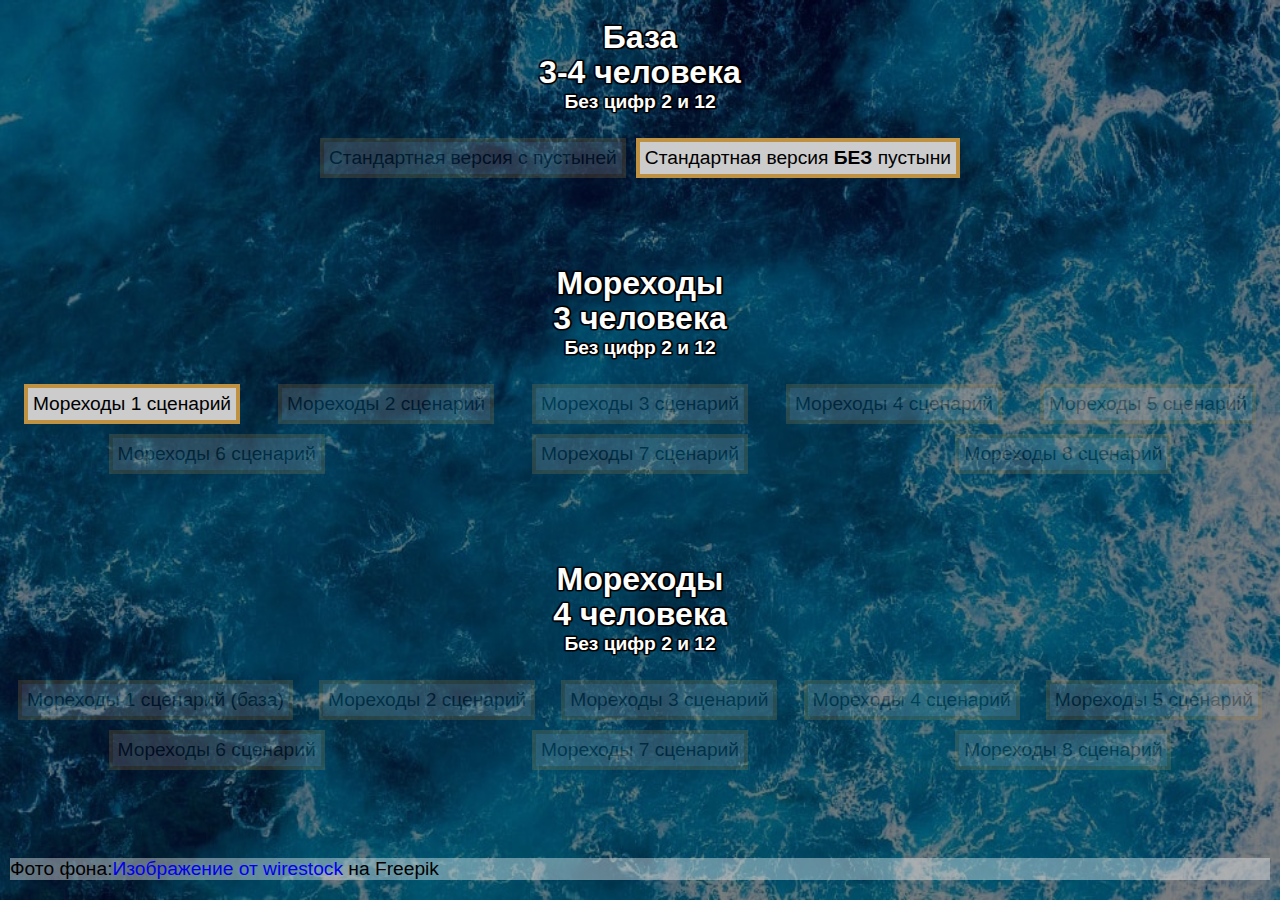
==== index.html @ 5a7e1a5f "мореходы 1сценарий на 3 человек готов" ====
<!DOCTYPE html>
<html lang="ru">

<head>
    <meta charset="UTF-8">
    <meta http-equiv="X-UA-Compatible" content="IE=edge">
    <meta name="viewport" content="width=device-width, initial-scale=1.0">
    <!--Стили-->
    <link rel="stylesheet" href="css/style.css">
    <!---------------'FAVICON'---------------------->
    <link type="image/x-icon" href="img/2.svg" rel="icon">
    <!---------------------------------------------->
    <title>Catan Map генератор</title>
</head>

<body class="lock" id="body">

    <div class="version-group standart-3-4">
        <h2 class="title">База <br> 3-4 человека</h2>
        <h3 class="subtitle">Без цифр 2 и 12</h3>
        <div class="btn-group">
            <a class="btn disabled" href="base-desert.html">Стандартная версия с пустыней</a>
            <a class="btn" href="base-no-desert.html"> Стандартная версия
                <b>&nbsp;БЕЗ&nbsp;</b> пустыни
            </a>
        </div>
    </div>
    <div class="version-group sea-3">
        <h2 class="title">Мореходы <br> 3 человека</h2>
        <h3 class="subtitle">Без цифр 2 и 12</h3>
        <div class="btn-group">
            <a class="btn" href="sea-1-3people.html">Мореходы 1 сценарий</a>
            <a class="btn disabled" href="#">Мореходы 2 сценарий</a>
            <a class="btn disabled" href="#">Мореходы 3 сценарий</a>
            <a class="btn disabled" href="#">Мореходы 4 сценарий</a>
            <a class="btn disabled" href="#">Мореходы 5 сценарий</a>
            <a class="btn disabled" href="#">Мореходы 6 сценарий</a>
            <a class="btn disabled" href="#">Мореходы 7 сценарий</a>
            <a class="btn disabled" href="#">Мореходы 8 сценарий</a>
        </div>
    </div>
    <div class="version-group sea-4">
        <h2 class="title">Мореходы <br> 4 человека</h2>
        <h3 class="subtitle">Без цифр 2 и 12</h3>
        <div class="btn-group">
            <a class="btn disabled" href="#">Мореходы 1 сценарий (база)</a>
            <a class="btn disabled" href="#">Мореходы 2 сценарий</a>
            <a class="btn disabled" href="#">Мореходы 3 сценарий</a>
            <a class="btn disabled" href="#">Мореходы 4 сценарий</a>
            <a class="btn disabled" href="#">Мореходы 5 сценарий</a>
            <a class="btn disabled" href="#">Мореходы 6 сценарий</a>
            <a class="btn disabled" href="#">Мореходы 7 сценарий</a>
            <a class="btn disabled" href="#">Мореходы 8 сценарий</a>
        </div>
    </div>

    <footer>
        <div class="footer__text">Фото фона:<a href="https://ru.freepik.com/free-photo/mesmerizing-shot-of-crystal-blue-ocean-waves_17530073.htm#query=%D0%B2%D0%BE%D0%B4%D0%B0%20%D0%B2%D0%B8%D0%B4%20%D1%81%D0%B2%D0%B5%D1%80%D1%85%D1%83&position=5&from_view=search&track=ais" target="_blank">Изображение
                от wirestock</a> на Freepik</div>
    </footer>
    <!--'прелоадер'-->
    <section class="preloader preloader-visible" id="preloader">
        <h2 class="preloader__title">CATAN</h2>
        <h2 class="preloader__subtitle">Генератор карты</h2>
        <div class="preloader__text">Загрузка страницы</div>
        <div class="preloader__loader"></div>
    </section>
    <!--'SCRIPT'-->
    <script src="js/preloader.js"></script>
</body>

</html>
---- css/style.css ----
@charset "UTF-8";
* {
  padding: 0;
  margin: 0;
  border: 0;
  -webkit-box-sizing: border-box;
  box-sizing: border-box; }

*::after, *::before {
  -webkit-box-sizing: border-box;
  box-sizing: border-box; }

:focus,
:active {
  outline: none; }

body {
  width: 100%;
  height: 100%;
  font-size: 100%;
  position: relative; }

a,
a:hover,
a:visited,
a:active,
a:focus {
  text-decoration: none; }

input,
button,
textarea {
  font-family: inherit; }

button {
  cursor: pointer;
  border: 0;
  padding: 0;
  background-color: none; }

ul li {
  list-style: none; }

/*-----*/
a.disabled {
  opacity: 0.2 !important;
  cursor: none !important; }

.preloader-none {
  display: none; }

.preloader-visible {
  display: -webkit-box;
  display: -ms-flexbox;
  display: flex; }

.lock {
  overflow: hidden; }

.preloader {
  top: 0;
  left: 0;
  -webkit-box-pack: center;
  -ms-flex-pack: center;
  justify-content: center;
  -webkit-box-align: center;
  -ms-flex-align: center;
  align-items: center;
  -webkit-box-orient: vertical;
  -webkit-box-direction: normal;
  -ms-flex-direction: column;
  flex-direction: column;
  z-index: 200;
  position: fixed;
  width: 100%;
  min-height: 100%;
  background-color: rgba(0, 0, 0, 0.95);
  color: #e2c68e !important;
  /* Взято с ресурса https://techrocks.ru/2022/01/18/loader-in-pure-css/
*/ }
  .preloader__title {
    font-size: 15vw;
    font-weight: 900;
    line-height: 110%;
    font-style: normal; }
  .preloader__subtitle {
    font-size: 8vw;
    font-weight: 600;
    line-height: 110%;
    font-style: normal;
    margin-bottom: 5vh;
    text-transform: lowercase; }
  .preloader__text {
    font-size: 3vw;
    font-weight: 400;
    line-height: 110%;
    font-style: normal;
    margin-bottom: 10px; }
  .preloader__loader {
    --b: 10px;
    /* толщина черточек */
    --n: 6;
    /* количество черточек*/
    --g: 30deg;
    /* промежутки между черточками(т.к. круговой в градусах)*/
    --c: rgb(226, 198, 142);
    /* цвет */
    width: 30px;
    /* размер */
    /**/
    aspect-ratio: 1;
    border-radius: 50%;
    padding: 1px;
    /*избавиться от плохих очертаний */
    background: conic-gradient(#0000, var(--c)) content-box;
    /**/
    /*мы используем +/-1 градус между цветами, чтобы избежать зубчатых краев*/
    --_m: repeating-conic-gradient( #0000 0deg, #000 1deg calc(360deg / var(--n) - var(--g) - 1deg), #0000 calc(360deg / var(--n) - var(--g)) calc(360deg / var(--n))), radial-gradient( farthest-side, #0000 calc(98% - var(--b)), #000 calc(100% - var(--b)));
    -webkit-mask: var(--_m);
    mask: var(--_m);
    -webkit-mask-composite: destination-in;
    mask-composite: intersect;
    -webkit-animation: load 1s infinite steps(var(--n));
    animation: load 1s infinite steps(var(--n)); }

@-webkit-keyframes load {
  to {
    -webkit-transform: rotate(1turn);
    transform: rotate(1turn); } }

@keyframes load {
  to {
    -webkit-transform: rotate(1turn);
    transform: rotate(1turn); } }

html {
  width: 100%;
  min-height: 100vh; }

body {
  width: 100%;
  min-height: 100vh;
  padding: 20px 10px;
  position: relative;
  display: -webkit-box;
  display: -ms-flexbox;
  display: flex;
  -webkit-box-orient: vertical;
  -webkit-box-direction: normal;
  -ms-flex-direction: column;
  flex-direction: column;
  -webkit-box-pack: justify;
  -ms-flex-pack: justify;
  justify-content: space-between;
  -webkit-box-align: center;
  -ms-flex-align: center;
  align-items: center;
  background-image: url("../img/ocean2.jpg");
  background-repeat: no-repeat;
  background-size: 100% 100%;
  background-position: center;
  font-family: "Open Sans", sans-serif; }
  body:after {
    content: '';
    z-index: -1;
    position: absolute;
    top: 0;
    left: 0;
    width: 100%;
    height: 100%;
    background-color: #000000;
    opacity: 0.5; }

b {
  font-weight: 900; }

.title {
  width: 100%;
  height: -webkit-max-content;
  height: -moz-max-content;
  height: max-content;
  text-align: center;
  font-size: 2.5vw;
  font-weight: 900;
  line-height: 110%;
  font-style: normal;
  color: #ffffff;
  text-shadow: 0 -1px 1px #000000, 0 -1px 1px #000000, 0 1px 1px #000000, 0 1px 1px #000000, -1px 0 1px #000000, 1px 0 1px #000000, -1px 0 1px #000000, 1px 0 1px #000000, -1px -1px 1px #000000, 1px -1px 1px #000000, -1px 1px 1px #000000, 1px 1px 1px #000000, -1px -1px 1px #000000, 1px -1px 1px #000000, -1px 1px 1px #000000, 1px 1px 1px #000000; }

.subtitle {
  width: 100%;
  height: -webkit-max-content;
  height: -moz-max-content;
  height: max-content;
  margin-bottom: 25px;
  text-align: center;
  font-size: 1.5vw;
  font-weight: 700;
  line-height: 120%;
  font-style: normal;
  color: #ffffff;
  text-shadow: 0 -1px 1px #000000, 0 -1px 1px #000000, 0 1px 1px #000000, 0 1px 1px #000000, -1px 0 1px #000000, 1px 0 1px #000000, -1px 0 1px #000000, 1px 0 1px #000000, -1px -1px 1px #000000, 1px -1px 1px #000000, -1px 1px 1px #000000, 1px 1px 1px #000000, -1px -1px 1px #000000, 1px -1px 1px #000000, -1px 1px 1px #000000, 1px 1px 1px #000000; }

.btn-group {
  position: relative;
  z-index: 5;
  width: 100%;
  height: -webkit-max-content;
  height: -moz-max-content;
  height: max-content;
  display: -webkit-box;
  display: -ms-flexbox;
  display: flex;
  -ms-flex-wrap: wrap;
  flex-wrap: wrap;
  -ms-flex-pack: distribute;
  justify-content: space-around;
  -webkit-box-align: center;
  -ms-flex-align: center;
  align-items: center;
  gap: 10px; }

.btn {
  width: -webkit-max-content;
  width: -moz-max-content;
  width: max-content;
  height: -webkit-max-content;
  height: -moz-max-content;
  height: max-content;
  display: -webkit-box;
  display: -ms-flexbox;
  display: flex;
  -webkit-box-pack: center;
  -ms-flex-pack: center;
  justify-content: center;
  -webkit-box-align: center;
  -ms-flex-align: center;
  align-items: center;
  font-size: 1.5vw;
  padding: 5px;
  border: 4px solid #be9143;
  color: #000000;
  background-color: #cccccc; }

.sea-group-map {
  display: -webkit-box;
  display: -ms-flexbox;
  display: flex;
  -ms-flex-pack: distribute;
  justify-content: space-around;
  -webkit-box-align: center;
  -ms-flex-align: center;
  align-items: center; }

footer {
  position: relative;
  z-index: 5;
  width: 100%;
  display: -webkit-box;
  display: -ms-flexbox;
  display: flex;
  font-size: 1.5vw;
  text-align: center;
  color: #696969;
  background-color: rgba(255, 255, 255, 0.39);
  color: #000000; }

@media screen and (orientation: portrait) {
  body {
    background-image: url("../img/ocean.jpg"); }
  .title {
    font-size: 4vw;
    font-weight: 900;
    line-height: 110%;
    font-style: normal;
    color: #ffffff;
    text-shadow: 0 -1px 1px #000000, 0 -1px 1px #000000, 0 1px 1px #000000, 0 1px 1px #000000, -1px 0 1px #000000, 1px 0 1px #000000, -1px 0 1px #000000, 1px 0 1px #000000, -1px -1px 1px #000000, 1px -1px 1px #000000, -1px 1px 1px #000000, 1px 1px 1px #000000, -1px -1px 1px #000000, 1px -1px 1px #000000, -1px 1px 1px #000000, 1px 1px 1px #000000; }
  .btn {
    font-size: 1.5vw; }
  footer {
    font-size: 1vw; } }
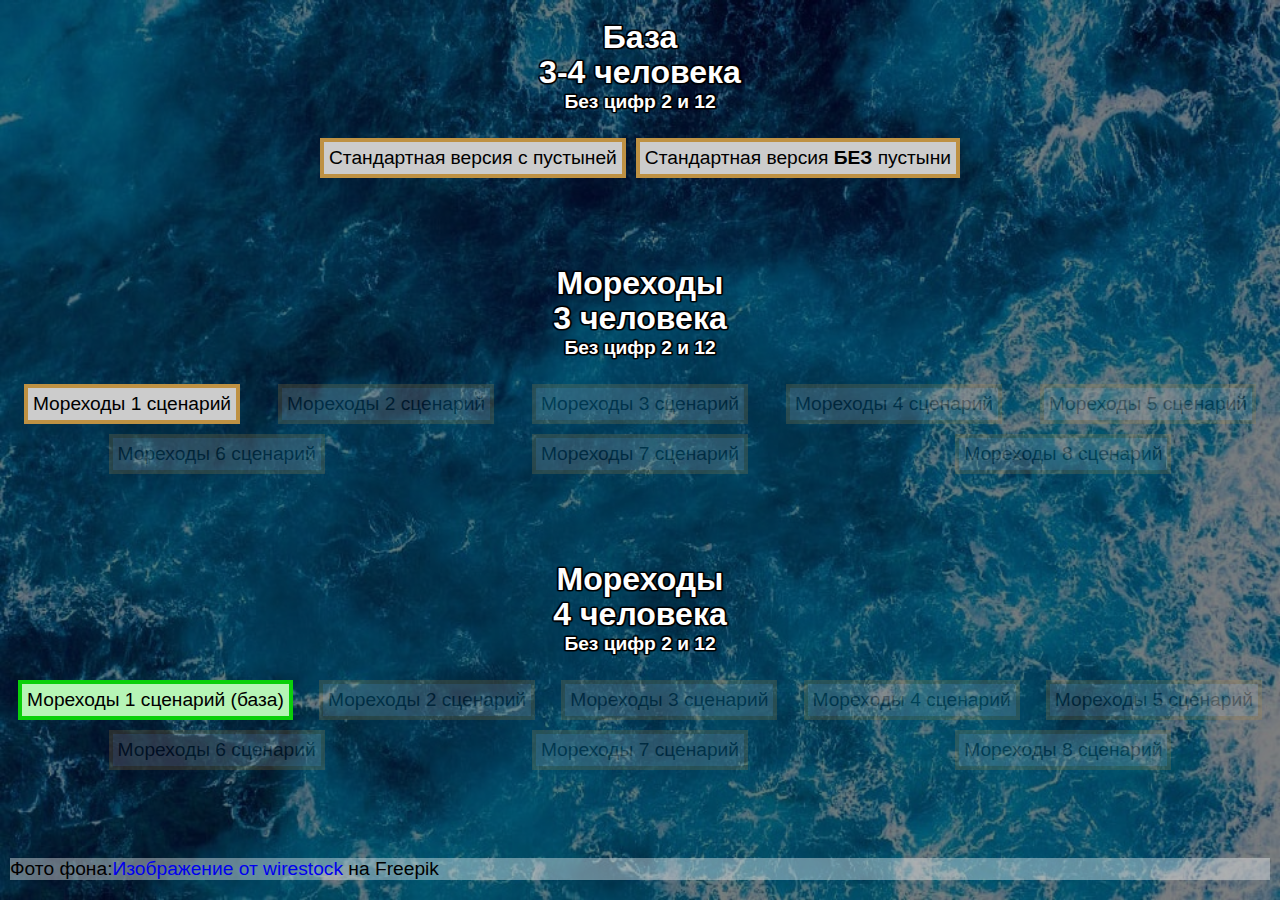
==== commit 8bc135f9: "база с пустыней готово" ====
--- a/index.html
+++ b/index.html
@@ -19,7 +19,7 @@
         <h2 class="title">База <br> 3-4 человека</h2>
         <h3 class="subtitle">Без цифр 2 и 12</h3>
         <div class="btn-group">
-            <a class="btn disabled" href="base-desert.html">Стандартная версия с пустыней</a>
+            <a class="btn" href="base-desert.html">Стандартная версия с пустыней</a>
             <a class="btn" href="base-no-desert.html"> Стандартная версия
                 <b>&nbsp;БЕЗ&nbsp;</b> пустыни
             </a>
@@ -43,7 +43,7 @@
         <h2 class="title">Мореходы <br> 4 человека</h2>
         <h3 class="subtitle">Без цифр 2 и 12</h3>
         <div class="btn-group">
-            <a class="btn disabled" href="#">Мореходы 1 сценарий (база)</a>
+            <a class="btn sea-1-4people-btn ">Мореходы 1 сценарий (база)</a>
             <a class="btn disabled" href="#">Мореходы 2 сценарий</a>
             <a class="btn disabled" href="#">Мореходы 3 сценарий</a>
             <a class="btn disabled" href="#">Мореходы 4 сценарий</a>
--- a/css/style.css
+++ b/css/style.css
@@ -265,6 +265,11 @@
   background-color: rgba(255, 255, 255, 0.39);
   color: #000000; }
 
+.sea-1-4people-btn {
+  border-color: #0ad00a !important;
+  background-color: #b6f5b6;
+  cursor: default; }
+
 @media screen and (orientation: portrait) {
   body {
     background-image: url("../img/ocean.jpg"); }
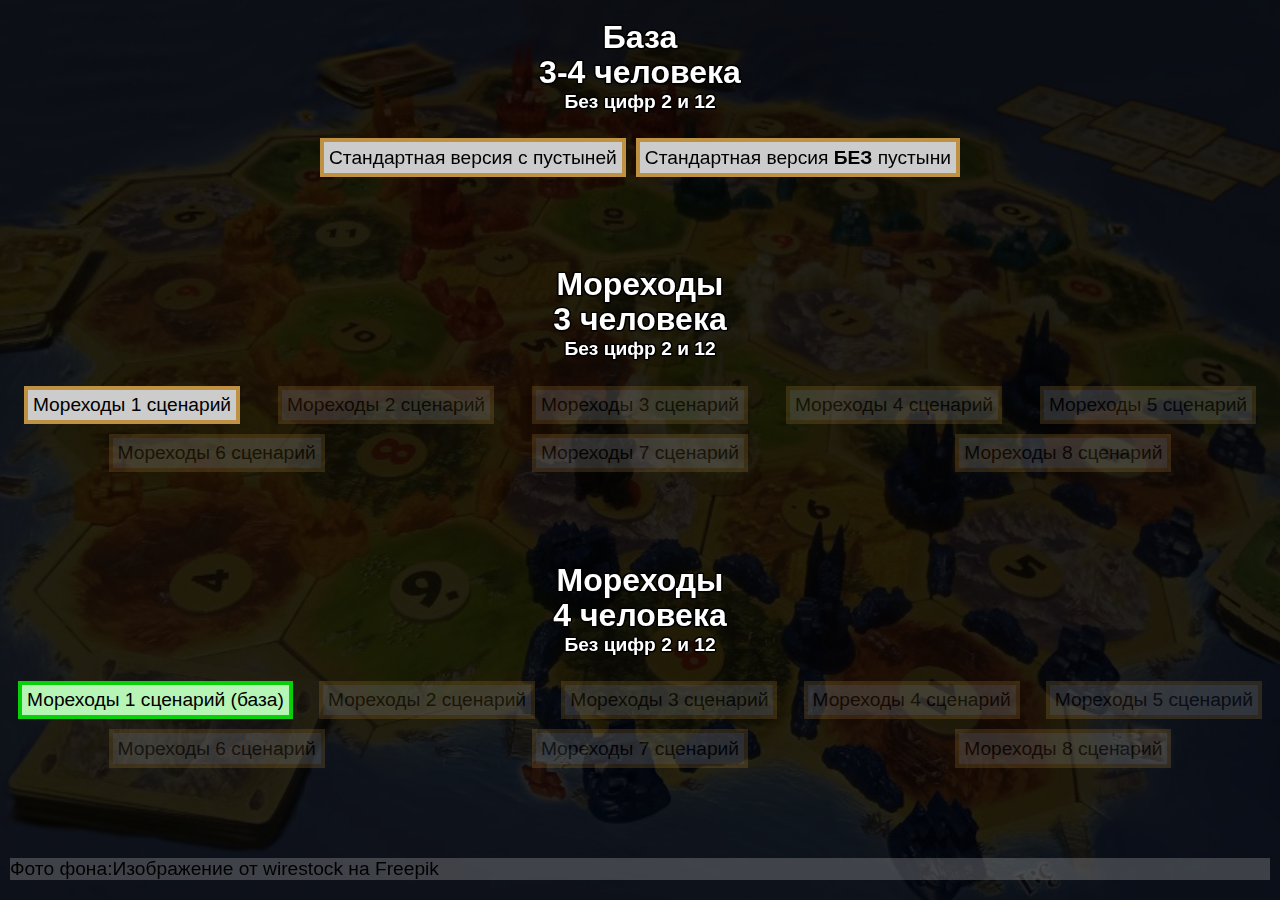
==== commit 4e726447: "правка главной страницы" ====
--- a/index.html
+++ b/index.html
@@ -14,50 +14,53 @@
 </head>
 
 <body class="lock" id="body">
+    <div class="bg-img"><img src="img/ocean3.jpg" alt=""></div>
+    <section class="content">
+        <div class="version-group standart-3-4">
+            <h2 class="title">База <br> 3-4 человека</h2>
+            <h3 class="subtitle">Без цифр 2 и 12</h3>
+            <div class="btn-group">
+                <a class="btn" href="base-desert.html">Стандартная версия с пустыней</a>
+                <a class="btn" href="base-no-desert.html"> Стандартная версия
+                    <b>&nbsp;БЕЗ&nbsp;</b> пустыни
+                </a>
+            </div>
+        </div>
+        <div class="version-group sea-3">
+            <h2 class="title">Мореходы <br> 3 человека</h2>
+            <h3 class="subtitle">Без цифр 2 и 12</h3>
+            <div class="btn-group">
+                <a class="btn" href="sea-1-3people.html">Мореходы 1 сценарий</a>
+                <a class="btn disabled" href="#">Мореходы 2 сценарий</a>
+                <a class="btn disabled" href="#">Мореходы 3 сценарий</a>
+                <a class="btn disabled" href="#">Мореходы 4 сценарий</a>
+                <a class="btn disabled" href="#">Мореходы 5 сценарий</a>
+                <a class="btn disabled" href="#">Мореходы 6 сценарий</a>
+                <a class="btn disabled" href="#">Мореходы 7 сценарий</a>
+                <a class="btn disabled" href="#">Мореходы 8 сценарий</a>
+            </div>
+        </div>
+        <div class="version-group sea-4">
+            <h2 class="title">Мореходы <br> 4 человека</h2>
+            <h3 class="subtitle">Без цифр 2 и 12</h3>
+            <div class="btn-group">
+                <a class="btn sea-1-4people-btn ">Мореходы 1 сценарий (база)</a>
+                <a class="btn disabled" href="#">Мореходы 2 сценарий</a>
+                <a class="btn disabled" href="#">Мореходы 3 сценарий</a>
+                <a class="btn disabled" href="#">Мореходы 4 сценарий</a>
+                <a class="btn disabled" href="#">Мореходы 5 сценарий</a>
+                <a class="btn disabled" href="#">Мореходы 6 сценарий</a>
+                <a class="btn disabled" href="#">Мореходы 7 сценарий</a>
+                <a class="btn disabled" href="#">Мореходы 8 сценарий</a>
+            </div>
+        </div>
 
-    <div class="version-group standart-3-4">
-        <h2 class="title">База <br> 3-4 человека</h2>
-        <h3 class="subtitle">Без цифр 2 и 12</h3>
-        <div class="btn-group">
-            <a class="btn" href="base-desert.html">Стандартная версия с пустыней</a>
-            <a class="btn" href="base-no-desert.html"> Стандартная версия
-                <b>&nbsp;БЕЗ&nbsp;</b> пустыни
-            </a>
-        </div>
-    </div>
-    <div class="version-group sea-3">
-        <h2 class="title">Мореходы <br> 3 человека</h2>
-        <h3 class="subtitle">Без цифр 2 и 12</h3>
-        <div class="btn-group">
-            <a class="btn" href="sea-1-3people.html">Мореходы 1 сценарий</a>
-            <a class="btn disabled" href="#">Мореходы 2 сценарий</a>
-            <a class="btn disabled" href="#">Мореходы 3 сценарий</a>
-            <a class="btn disabled" href="#">Мореходы 4 сценарий</a>
-            <a class="btn disabled" href="#">Мореходы 5 сценарий</a>
-            <a class="btn disabled" href="#">Мореходы 6 сценарий</a>
-            <a class="btn disabled" href="#">Мореходы 7 сценарий</a>
-            <a class="btn disabled" href="#">Мореходы 8 сценарий</a>
-        </div>
-    </div>
-    <div class="version-group sea-4">
-        <h2 class="title">Мореходы <br> 4 человека</h2>
-        <h3 class="subtitle">Без цифр 2 и 12</h3>
-        <div class="btn-group">
-            <a class="btn sea-1-4people-btn ">Мореходы 1 сценарий (база)</a>
-            <a class="btn disabled" href="#">Мореходы 2 сценарий</a>
-            <a class="btn disabled" href="#">Мореходы 3 сценарий</a>
-            <a class="btn disabled" href="#">Мореходы 4 сценарий</a>
-            <a class="btn disabled" href="#">Мореходы 5 сценарий</a>
-            <a class="btn disabled" href="#">Мореходы 6 сценарий</a>
-            <a class="btn disabled" href="#">Мореходы 7 сценарий</a>
-            <a class="btn disabled" href="#">Мореходы 8 сценарий</a>
-        </div>
-    </div>
-
-    <footer>
-        <div class="footer__text">Фото фона:<a href="https://ru.freepik.com/free-photo/mesmerizing-shot-of-crystal-blue-ocean-waves_17530073.htm#query=%D0%B2%D0%BE%D0%B4%D0%B0%20%D0%B2%D0%B8%D0%B4%20%D1%81%D0%B2%D0%B5%D1%80%D1%85%D1%83&position=5&from_view=search&track=ais" target="_blank">Изображение
-                от wirestock</a> на Freepik</div>
-    </footer>
+        <footer>
+            <div class="footer__text">Фото фона:<a href="https://ru.freepik.com/free-photo/mesmerizing-shot-of-crystal-blue-ocean-waves_17530073.htm#query=%D0%B2%D0%BE%D0%B4%D0%B0%20%D0%B2%D0%B8%D0%B4%20%D1%81%D0%B2%D0%B5%D1%80%D1%85%D1%83&position=5&from_view=search&track=ais"
+                    target="_blank">Изображение
+                    от wirestock</a> на Freepik</div>
+        </footer>
+    </section>
     <!--'прелоадер'-->
     <section class="preloader preloader-visible" id="preloader">
         <h2 class="preloader__title">CATAN</h2>
--- a/css/style.css
+++ b/css/style.css
@@ -139,9 +139,41 @@
 
 body {
   width: 100%;
+  position: relative;
+  font-family: "Open Sans", sans-serif;
+  /*background-image: url('../img/ocean2.jpg');
+    background-repeat: no-repeat;
+    background-size: 100% 100%;
+    background-position: center;
+   
+    &:after {
+        content: '';
+        z-index: -1;
+        position: absolute;
+        top: 0;
+        left: 0;
+        width: 100%;
+        height: 100%;
+        background-color: $blackColor;
+        opacity: 0.5;
+    }*/ }
+
+.bg-img {
+  width: 100%;
+  height: 100vh;
+  position: fixed;
+  z-index: 1;
+  top: 0;
+  left: 0; }
+  .bg-img img {
+    width: 100%;
+    height: 100%; }
+
+.content {
+  position: relative;
+  z-index: 5;
+  width: 100%;
   min-height: 100vh;
-  padding: 20px 10px;
-  position: relative;
   display: -webkit-box;
   display: -ms-flexbox;
   display: flex;
@@ -155,21 +187,8 @@
   -webkit-box-align: center;
   -ms-flex-align: center;
   align-items: center;
-  background-image: url("../img/ocean2.jpg");
-  background-repeat: no-repeat;
-  background-size: 100% 100%;
-  background-position: center;
-  font-family: "Open Sans", sans-serif; }
-  body:after {
-    content: '';
-    z-index: -1;
-    position: absolute;
-    top: 0;
-    left: 0;
-    width: 100%;
-    height: 100%;
-    background-color: #000000;
-    opacity: 0.5; }
+  padding: 20px 10px;
+  background-color: rgba(0, 0, 0, 0.85); }
 
 b {
   font-weight: 900; }
@@ -224,9 +243,7 @@
   width: -webkit-max-content;
   width: -moz-max-content;
   width: max-content;
-  height: -webkit-max-content;
-  height: -moz-max-content;
-  height: max-content;
+  height: 3vw;
   display: -webkit-box;
   display: -ms-flexbox;
   display: flex;
@@ -262,8 +279,10 @@
   font-size: 1.5vw;
   text-align: center;
   color: #696969;
-  background-color: rgba(255, 255, 255, 0.39);
+  background-color: rgba(187, 187, 187, 0.291);
   color: #000000; }
+  footer a {
+    color: black; }
 
 .sea-1-4people-btn {
   border-color: #0ad00a !important;
@@ -273,6 +292,8 @@
 @media screen and (orientation: portrait) {
   body {
     background-image: url("../img/ocean.jpg"); }
+  .content {
+    row-gap: 10px; }
   .title {
     font-size: 4vw;
     font-weight: 900;
@@ -280,7 +301,16 @@
     font-style: normal;
     color: #ffffff;
     text-shadow: 0 -1px 1px #000000, 0 -1px 1px #000000, 0 1px 1px #000000, 0 1px 1px #000000, -1px 0 1px #000000, 1px 0 1px #000000, -1px 0 1px #000000, 1px 0 1px #000000, -1px -1px 1px #000000, 1px -1px 1px #000000, -1px 1px 1px #000000, 1px 1px 1px #000000, -1px -1px 1px #000000, 1px -1px 1px #000000, -1px 1px 1px #000000, 1px 1px 1px #000000; }
+  .subtitle {
+    margin: 5px 0px 10px;
+    font-size: 2.5vw;
+    font-weight: 700;
+    line-height: 120%;
+    font-style: normal; }
   .btn {
-    font-size: 1.5vw; }
+    height: 6vw;
+    font-size: 3vw;
+    padding: 5px;
+    border: 2px solid #be9143; }
   footer {
-    font-size: 1vw; } }
+    font-size: 2vw; } }
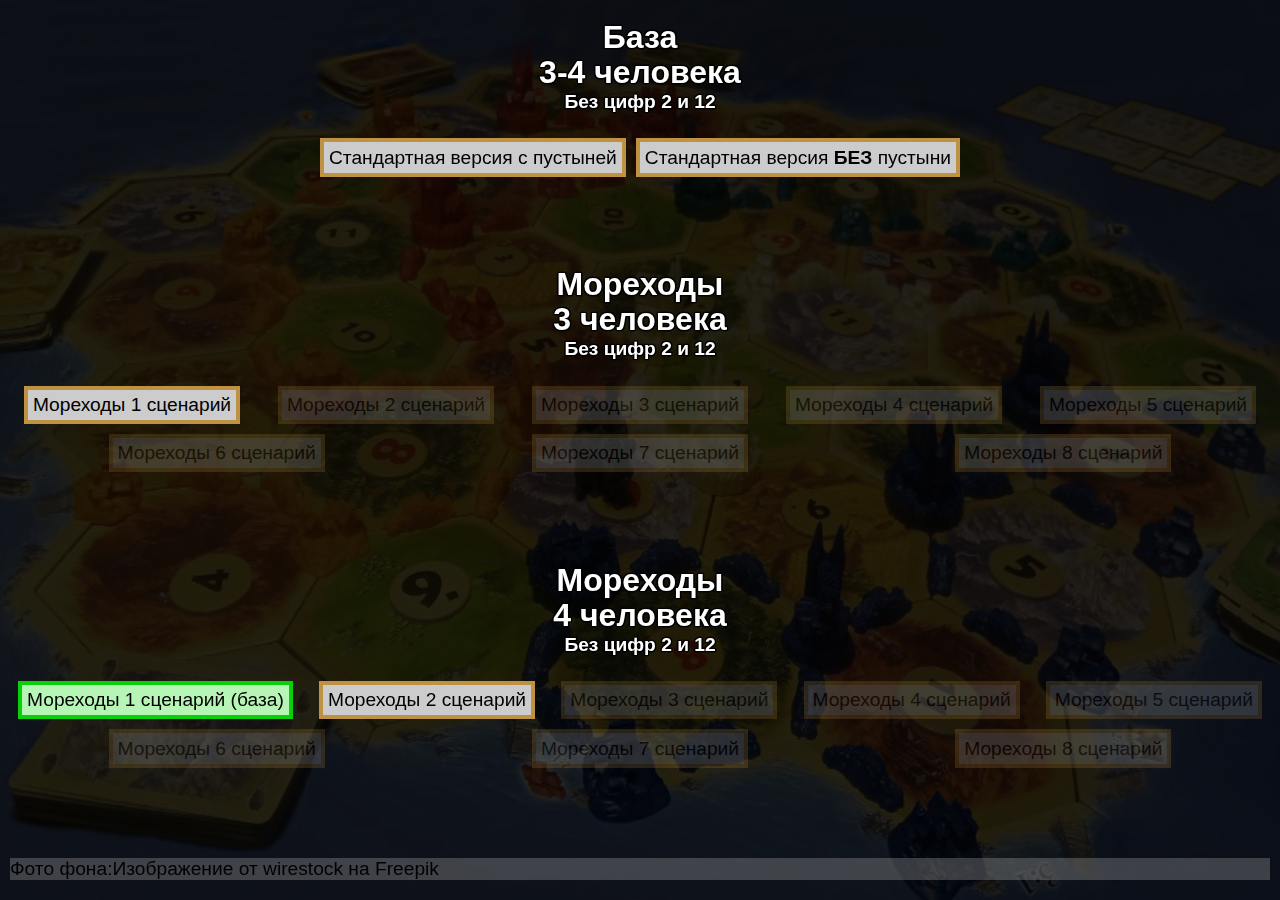
==== commit 7a71684e: "мореходы 2 сценарий 4 человека разметка карты" ====
--- a/index.html
+++ b/index.html
@@ -45,7 +45,7 @@
             <h3 class="subtitle">Без цифр 2 и 12</h3>
             <div class="btn-group">
                 <a class="btn sea-1-4people-btn ">Мореходы 1 сценарий (база)</a>
-                <a class="btn disabled" href="#">Мореходы 2 сценарий</a>
+                <a class="btn " href="sea-2-4people.html">Мореходы 2 сценарий</a>
                 <a class="btn disabled" href="#">Мореходы 3 сценарий</a>
                 <a class="btn disabled" href="#">Мореходы 4 сценарий</a>
                 <a class="btn disabled" href="#">Мореходы 5 сценарий</a>
--- a/css/style.css
+++ b/css/style.css
@@ -45,6 +45,10 @@
 a.disabled {
   opacity: 0.2 !important;
   cursor: none !important; }
+
+button:disabled {
+  opacity: 0.2;
+  cursor: none; }
 
 .preloader-none {
   display: none; }
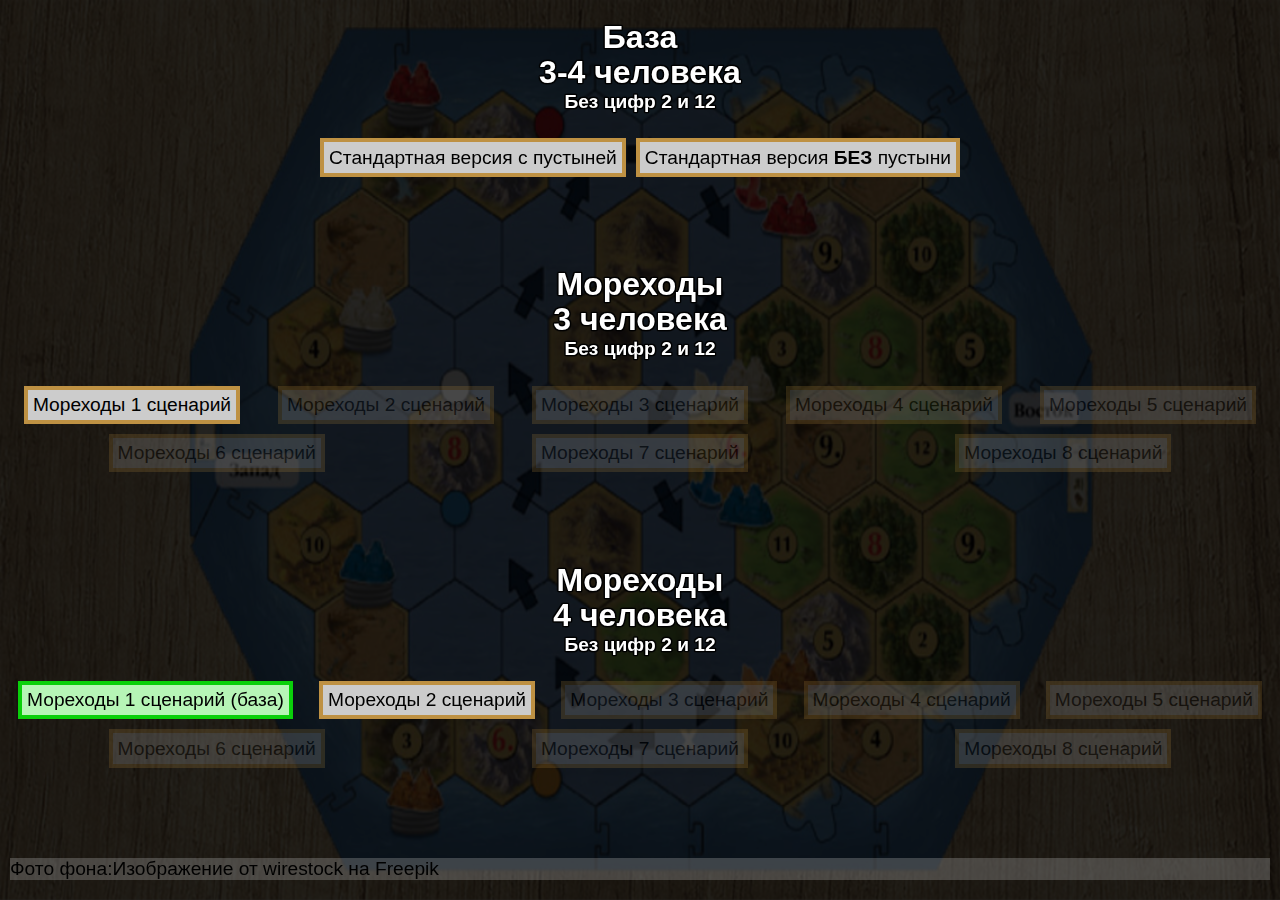
==== commit 60523bd6: "22" ====
--- a/index.html
+++ b/index.html
@@ -14,7 +14,9 @@
 </head>
 
 <body class="lock" id="body">
-    <div class="bg-img"><img src="img/ocean3.jpg" alt=""></div>
+    <div class="bg-img"><img class="portr-bg-img" src="img/ocean3.jpg" alt="">
+        <img class="lans-bg-img" src="img/ocean3gor.jpg" alt="">
+    </div>
     <section class="content">
         <div class="version-group standart-3-4">
             <h2 class="title">База <br> 3-4 человека</h2>
--- a/css/style.css
+++ b/css/style.css
@@ -173,6 +173,12 @@
     width: 100%;
     height: 100%; }
 
+.portr-bg-img {
+  display: none; }
+
+.lans-bg-img {
+  display: block; }
+
 .content {
   position: relative;
   z-index: 5;
@@ -296,6 +302,10 @@
 @media screen and (orientation: portrait) {
   body {
     background-image: url("../img/ocean.jpg"); }
+  .portr-bg-img {
+    display: block; }
+  .lans-bg-img {
+    display: none; }
   .content {
     row-gap: 10px; }
   .title {
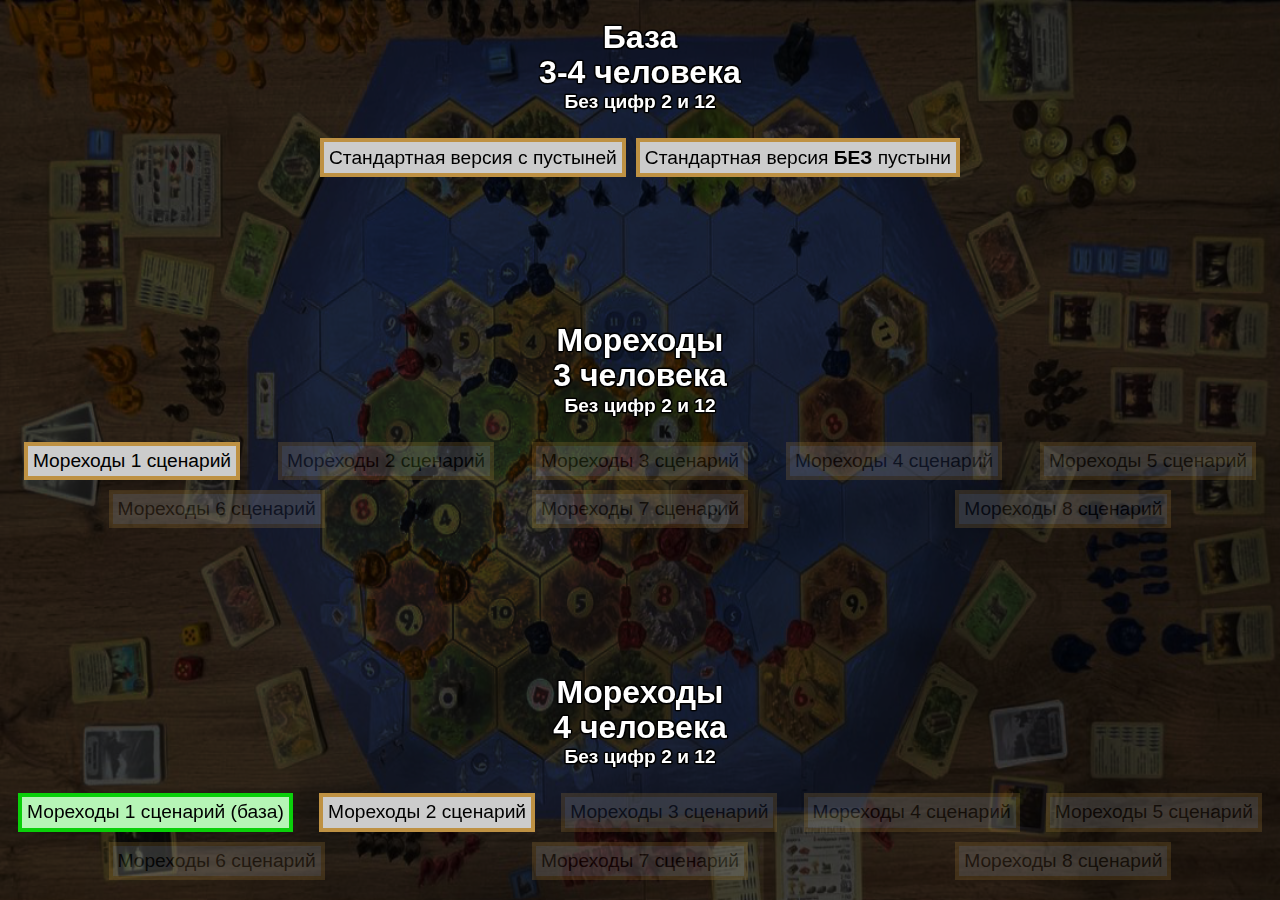
==== commit 9160cd5d: "чистка кода море-1 3 человека" ====
--- a/index.html
+++ b/index.html
@@ -57,11 +57,7 @@
             </div>
         </div>
 
-        <footer>
-            <div class="footer__text">Фото фона:<a href="https://ru.freepik.com/free-photo/mesmerizing-shot-of-crystal-blue-ocean-waves_17530073.htm#query=%D0%B2%D0%BE%D0%B4%D0%B0%20%D0%B2%D0%B8%D0%B4%20%D1%81%D0%B2%D0%B5%D1%80%D1%85%D1%83&position=5&from_view=search&track=ais"
-                    target="_blank">Изображение
-                    от wirestock</a> на Freepik</div>
-        </footer>
+
     </section>
     <!--'прелоадер'-->
     <section class="preloader preloader-visible" id="preloader">
--- a/css/style.css
+++ b/css/style.css
@@ -144,23 +144,7 @@
 body {
   width: 100%;
   position: relative;
-  font-family: "Open Sans", sans-serif;
-  /*background-image: url('../img/ocean2.jpg');
-    background-repeat: no-repeat;
-    background-size: 100% 100%;
-    background-position: center;
-   
-    &:after {
-        content: '';
-        z-index: -1;
-        position: absolute;
-        top: 0;
-        left: 0;
-        width: 100%;
-        height: 100%;
-        background-color: $blackColor;
-        opacity: 0.5;
-    }*/ }
+  font-family: "Open Sans", sans-serif; }
 
 .bg-img {
   width: 100%;
@@ -198,7 +182,7 @@
   -ms-flex-align: center;
   align-items: center;
   padding: 20px 10px;
-  background-color: rgba(0, 0, 0, 0.85); }
+  background-color: rgba(0, 0, 0, 0.75); }
 
 b {
   font-weight: 900; }
@@ -278,21 +262,6 @@
   -webkit-box-align: center;
   -ms-flex-align: center;
   align-items: center; }
-
-footer {
-  position: relative;
-  z-index: 5;
-  width: 100%;
-  display: -webkit-box;
-  display: -ms-flexbox;
-  display: flex;
-  font-size: 1.5vw;
-  text-align: center;
-  color: #696969;
-  background-color: rgba(187, 187, 187, 0.291);
-  color: #000000; }
-  footer a {
-    color: black; }
 
 .sea-1-4people-btn {
   border-color: #0ad00a !important;
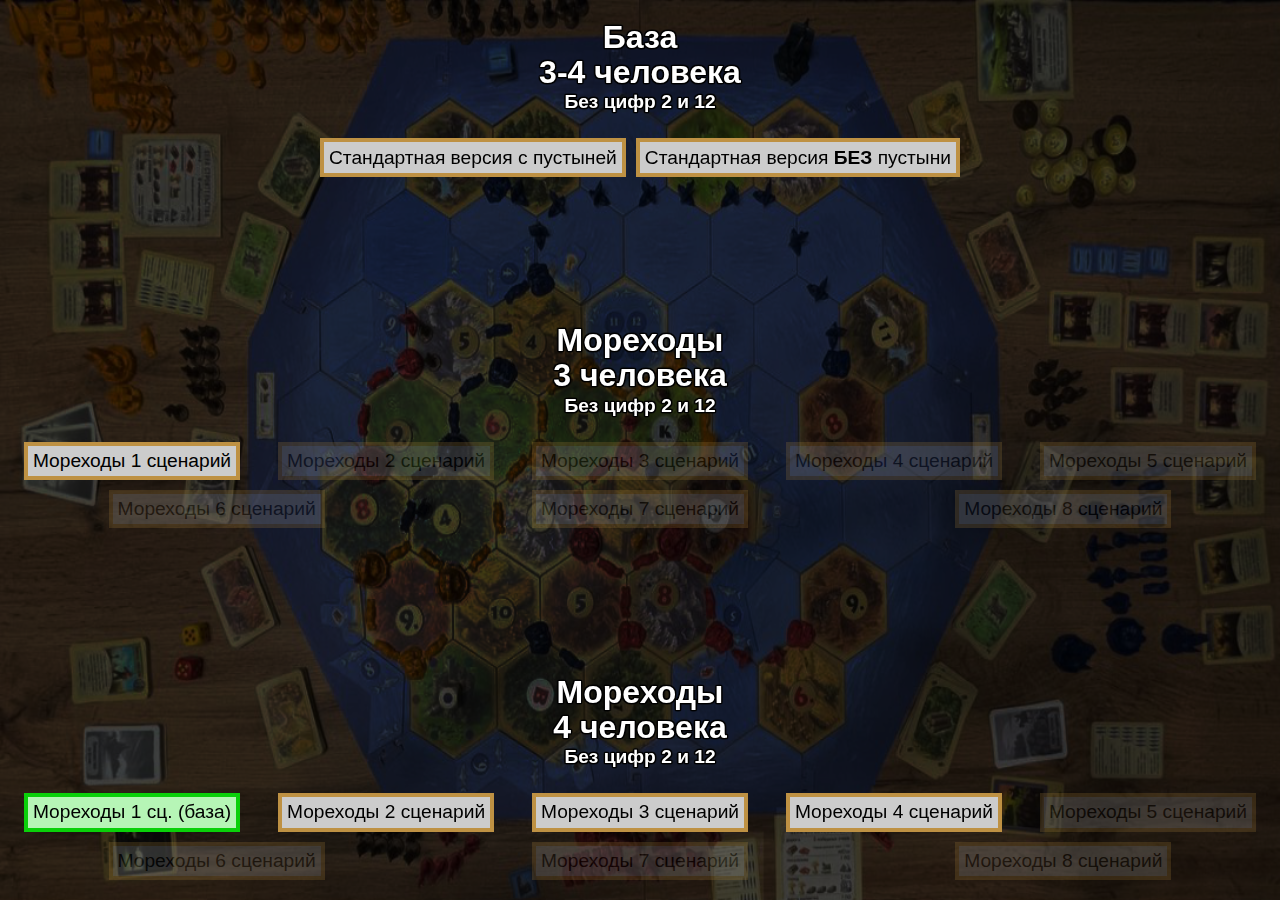
==== commit 8c5135e5: "добавлен полный рандом ресурсов карты" ====
--- a/index.html
+++ b/index.html
@@ -46,10 +46,10 @@
             <h2 class="title">Мореходы <br> 4 человека</h2>
             <h3 class="subtitle">Без цифр 2 и 12</h3>
             <div class="btn-group">
-                <a class="btn sea-1-4people-btn ">Мореходы 1 сценарий (база)</a>
+                <a class="btn sea-1-4people-btn ">Мореходы 1 сц. (база)</a>
                 <a class="btn " href="sea-2-4people.html">Мореходы 2 сценарий</a>
-                <a class="btn disabled" href="#">Мореходы 3 сценарий</a>
-                <a class="btn disabled" href="#">Мореходы 4 сценарий</a>
+                <a class="btn" href="sea-3-4people.html">Мореходы 3 сценарий</a>
+                <a class="btn" href="sea-4-4people.html">Мореходы 4 сценарий</a>
                 <a class="btn disabled" href="#">Мореходы 5 сценарий</a>
                 <a class="btn disabled" href="#">Мореходы 6 сценарий</a>
                 <a class="btn disabled" href="#">Мореходы 7 сценарий</a>
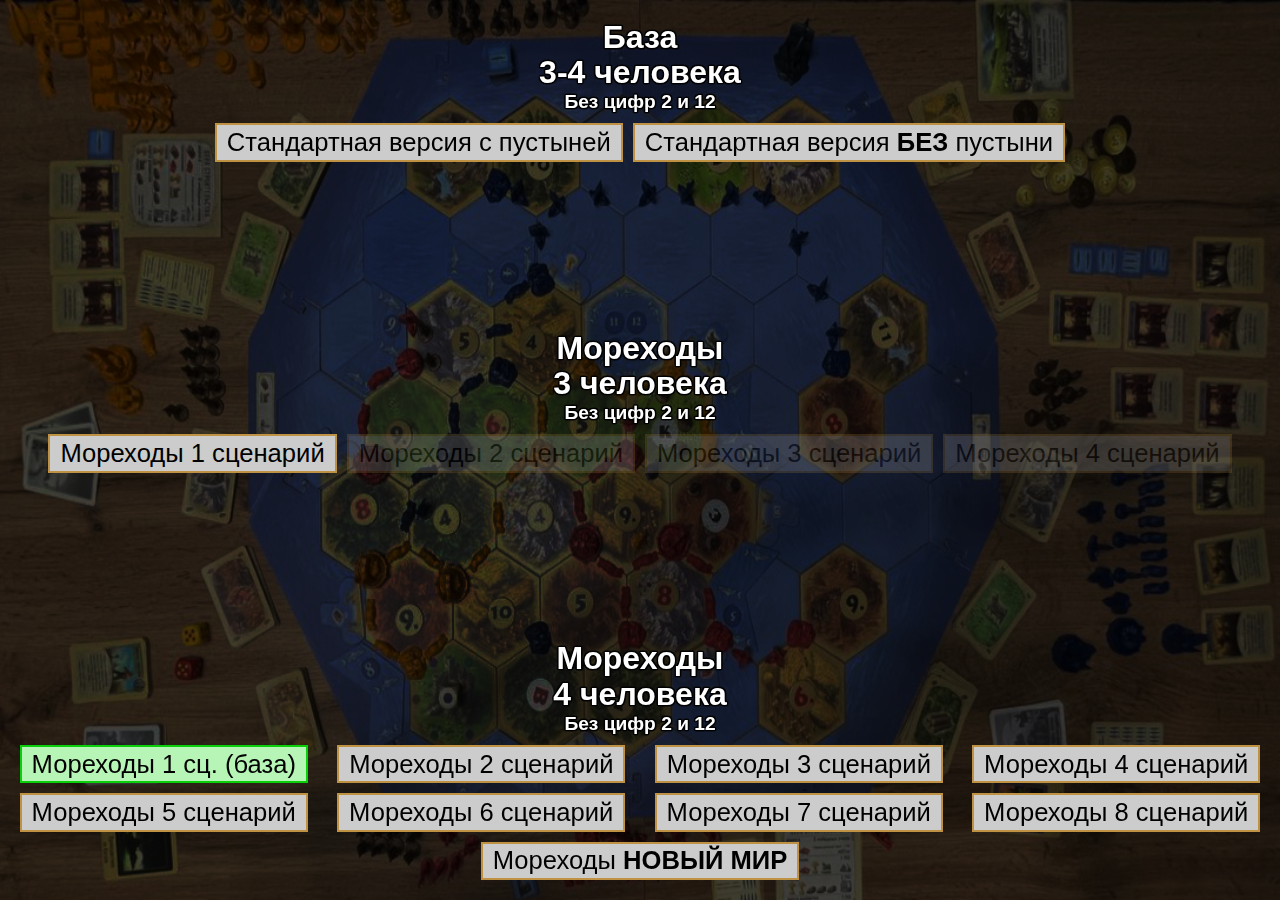
==== commit b39e5072: "НОВЫЕ ЗЕМЛИ ПОЛНЫЙ РАНДОМ ГЕКСОВ КАРТЫ" ====
--- a/index.html
+++ b/index.html
@@ -36,10 +36,7 @@
                 <a class="btn disabled" href="#">Мореходы 2 сценарий</a>
                 <a class="btn disabled" href="#">Мореходы 3 сценарий</a>
                 <a class="btn disabled" href="#">Мореходы 4 сценарий</a>
-                <a class="btn disabled" href="#">Мореходы 5 сценарий</a>
-                <a class="btn disabled" href="#">Мореходы 6 сценарий</a>
-                <a class="btn disabled" href="#">Мореходы 7 сценарий</a>
-                <a class="btn disabled" href="#">Мореходы 8 сценарий</a>
+
             </div>
         </div>
         <div class="version-group sea-4">
@@ -50,10 +47,11 @@
                 <a class="btn " href="sea-2-4people.html">Мореходы 2 сценарий</a>
                 <a class="btn" href="sea-3-4people.html">Мореходы 3 сценарий</a>
                 <a class="btn" href="sea-4-4people.html">Мореходы 4 сценарий</a>
-                <a class="btn disabled" href="#">Мореходы 5 сценарий</a>
-                <a class="btn disabled" href="#">Мореходы 6 сценарий</a>
-                <a class="btn disabled" href="#">Мореходы 7 сценарий</a>
-                <a class="btn disabled" href="#">Мореходы 8 сценарий</a>
+                <a class="btn" href="sea-5-4people.html">Мореходы 5 сценарий</a>
+                <a class="btn" href="sea-6-4people.html">Мореходы 6 сценарий</a>
+                <a class="btn " href="sea-7-4people.html">Мореходы 7 сценарий</a>
+                <a class="btn" href="sea-8-4people.html">Мореходы 8 сценарий</a>
+                <a class="btn" href="sea-9-4people.html">Мореходы <b> &nbsp;НОВЫЙ МИР</b></a>
             </div>
         </div>
 
--- a/css/style.css
+++ b/css/style.css
@@ -182,7 +182,8 @@
   -ms-flex-align: center;
   align-items: center;
   padding: 20px 10px;
-  background-color: rgba(0, 0, 0, 0.75); }
+  background-color: rgba(0, 0, 0, 0.75);
+  row-gap: 15px; }
 
 b {
   font-weight: 900; }
@@ -205,7 +206,7 @@
   height: -webkit-max-content;
   height: -moz-max-content;
   height: max-content;
-  margin-bottom: 25px;
+  margin-bottom: 10px;
   text-align: center;
   font-size: 1.5vw;
   font-weight: 700;
@@ -247,9 +248,9 @@
   -webkit-box-align: center;
   -ms-flex-align: center;
   align-items: center;
-  font-size: 1.5vw;
-  padding: 5px;
-  border: 4px solid #be9143;
+  font-size: 2vw;
+  padding: 10px;
+  border: 2px solid #be9143;
   color: #000000;
   background-color: #cccccc; }
 
